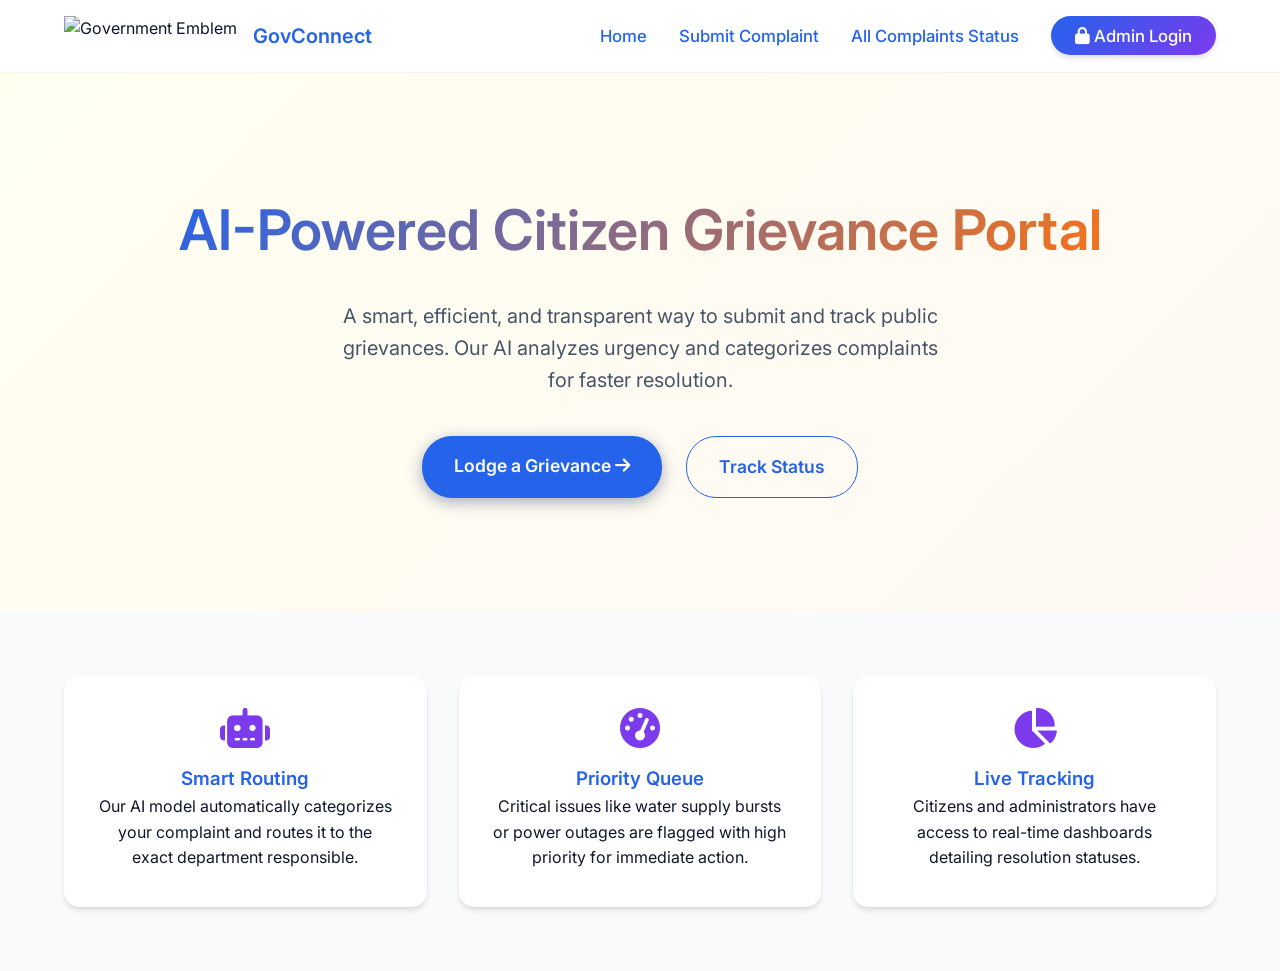
==== index.html @ 9bc856f1 "Add files via upload" ====
<!DOCTYPE html>
<html lang="en">
<head>
    <meta charset="UTF-8">
    <meta name="viewport" content="width=device-width, initial-scale=1.0">
    <title>Grievance Management System - Home</title>
    <meta name="description" content="AI-Powered Citizen Grievance Portal for lodging and tracking public complaints in real time with automatic ML priority scoring.">
    <link rel="stylesheet" href="frontend/css/style.css">
    <link href="https://fonts.googleapis.com/css2?family=Inter:wght@300;400;500;600;700&display=swap" rel="stylesheet">
    <link rel="stylesheet" href="https://cdnjs.cloudflare.com/ajax/libs/font-awesome/6.4.0/css/all.min.css">
</head>
<body>
    <nav class="public-nav">
        <div class="nav-brand">
            <img src="https://upload.wikimedia.org/wikipedia/commons/5/55/Emblem_of_India.svg" alt="Government Emblem">
            <h1>GovConnect</h1>
        </div>
        <div class="hamburger" id="mobile-menu">
            <i class="fas fa-bars"></i>
        </div>
        <ul class="nav-links-public" id="nav-menu">
            <li><a href="index.html">Home</a></li>
            <li><a href="frontend/user/submit.html">Submit Complaint</a></li>
            <li><a href="frontend/user/status.html">All Complaints Status</a></li>
            <li><a href="frontend/admin/login.html" class="btn-login"><i class="fas fa-lock"></i> Admin Login</a></li>
        </ul>
    </nav>

    <section class="hero">
        <h1>AI-Powered Citizen Grievance Portal</h1>
        <p>A smart, efficient, and transparent way to submit and track public grievances. Our AI analyzes urgency and categorizes complaints for faster resolution.</p>
        <div class="hero-buttons">
            <a href="frontend/user/submit.html" class="btn-primary hero-btn btn-primary-glow">Lodge a Grievance <i class="fas fa-arrow-right"></i></a>
            <a href="frontend/user/status.html" class="btn-outline hero-btn">Track Status</a>
        </div>
    </section>

    <section class="features-grid">
        <div class="feature-card">
            <i class="fas fa-robot feature-icon"></i>
            <h3>Smart Routing</h3>
            <p>Our AI model automatically categorizes your complaint and routes it to the exact department responsible.</p>
        </div>
        <div class="feature-card">
            <i class="fas fa-tachometer-alt feature-icon"></i>
            <h3>Priority Queue</h3>
            <p>Critical issues like water supply bursts or power outages are flagged with high priority for immediate action.</p>
        </div>
        <div class="feature-card">
            <i class="fas fa-chart-pie feature-icon"></i>
            <h3>Live Tracking</h3>
            <p>Citizens and administrators have access to real-time dashboards detailing resolution statuses.</p>
        </div>
    </section>
    <script src="frontend/js/app.js"></script>
</body>
</html>
---- frontend/css/style.css ----
:root {
    --primary-color: #2563eb;     /* Vibrant Blue */
    --secondary-color: #7c3aed;   /* Deep Violet */
    --accent-color: #f97316;      /* Bright Orange */
    --bg-color: #f8fafc;
    --card-bg: #ffffff;
    --text-primary: #0f172a;
    --text-secondary: #475569;
    --border-color: #e2e8f0;
    
    --success: #10b981;
    --danger: #ef4444;
    --warning: #f59e0b;
    --info: #3b82f6;
    
    --sidebar-width: 250px;
    --header-height: 70px;
    
    --shadow-sm: 0 1px 2px 0 rgba(0, 0, 0, 0.05);
    --shadow-md: 0 4px 6px -1px rgba(0, 0, 0, 0.1), 0 2px 4px -1px rgba(0, 0, 0, 0.06);
    --shadow-lg: 0 20px 25px -5px rgba(0, 0, 0, 0.1), 0 10px 10px -5px rgba(0, 0, 0, 0.04);
    
    --transition-fast: all 0.3s cubic-bezier(0.4, 0, 0.2, 1);
}

* {
    margin: 0;
    padding: 0;
    box-sizing: border-box;
    font-family: 'Inter', sans-serif;
}

body {
    background-color: var(--bg-color);
    color: var(--text-primary);
    line-height: 1.6;
}

/* Typography */
h1, h2, h3, h4 {
    color: var(--primary-color);
    font-weight: 600;
}

/* Utilities */
.hidden { display: none !important; }
.full-width { width: 100%; }
.mt-3 { margin-top: 1rem; }

/* Buttons */
.btn-primary, .btn-outline {
    padding: 0.75rem 1.5rem;
    border-radius: 6px;
    font-weight: 500;
    cursor: pointer;
    transition: var(--transition-fast);
    border: none;
    font-size: 1rem;
    display: inline-block;
    text-align: center;
    text-decoration: none;
}

.btn-primary {
    background-color: var(--primary-color);
    color: white;
}

.btn-primary:hover {
    background-color: var(--secondary-color);
    transform: translateY(-1px);
    box-shadow: var(--shadow-md);
}

.btn-outline {
    background-color: transparent;
    border: 1px solid var(--primary-color);
    color: var(--primary-color);
}

.btn-outline:hover {
    background-color: var(--primary-color);
    color: white;
}

/* Login Page & Glassmorphism */
.login-body {
    display: flex;
    justify-content: center;
    align-items: center;
    min-height: 100vh;
    background: linear-gradient(135deg, #1e1b4b, #4c1d95, #2563eb);
    background-size: 300% 300%;
    animation: pulseGradient 15s ease infinite;
    position: relative;
    overflow: hidden;
}

.falling-balls {
    position: absolute;
    top: 0; left: 0; width: 100%; height: 100%;
    pointer-events: none;
    z-index: 1;
}

.ball {
    position: absolute;
    bottom: -100px;
    left: var(--left);
    width: var(--size);
    height: var(--size);
    background: rgba(255, 255, 255, 0.15);
    border-radius: 50%;
    backdrop-filter: blur(5px);
    box-shadow: 0 8px 32px 0 rgba(31, 38, 135, 0.2);
    animation: floatUp 8s infinite linear;
    animation-delay: var(--delay);
}

@keyframes floatUp {
    0% { transform: translateY(0) scale(0.8) rotate(0deg); opacity: 0; }
    20% { opacity: 1; }
    80% { opacity: 1; }
    100% { transform: translateY(-120vh) scale(1.2) rotate(360deg); opacity: 0; }
}

.login-container {
    background: var(--card-bg);
    padding: 3rem;
    border-radius: 16px;
    box-shadow: var(--shadow-lg);
    width: 100%;
    max-width: 420px;
    animation: fadeIn 0.8s cubic-bezier(0.4, 0, 0.2, 1);
    position: relative;
    z-index: 10;
}

.glass-card {
    background: rgba(255, 255, 255, 0.85);
    backdrop-filter: blur(16px);
    -webkit-backdrop-filter: blur(16px);
    border: 1px solid rgba(255, 255, 255, 0.3);
}

.login-header {
    text-align: center;
    margin-bottom: 2rem;
}

.emblem {
    width: 60px;
    height: auto;
    margin-bottom: 1rem;
}

/* Forms */
.form-group {
    margin-bottom: 1.5rem;
}

.form-group label {
    display: block;
    margin-bottom: 0.5rem;
    font-weight: 500;
    color: var(--text-primary);
}

.form-group input, .form-group select, .form-group textarea {
    width: 100%;
    padding: 0.75rem;
    border: 1px solid var(--border-color);
    border-radius: 6px;
    font-size: 1rem;
    transition: var(--transition-fast);
}

.form-group input:focus, .form-group select:focus, .form-group textarea:focus {
    outline: none;
    border-color: var(--secondary-color);
    box-shadow: 0 0 0 3px rgba(43, 108, 176, 0.1);
}

.error-msg {
    color: var(--danger);
    font-size: 0.875rem;
    margin-top: 0.5rem;
    text-align: center;
}

/* Citizen Submission Portal */
.citizen-nav {
    display: flex;
    justify-content: space-between;
    align-items: center;
    padding: 1rem 5%;
    background: white;
    box-shadow: var(--shadow-sm);
}

.nav-brand {
    display: flex;
    align-items: center;
    gap: 1rem;
}

.nav-brand img {
    height: 40px;
}

.nav-brand h1 {
    font-size: 1.25rem;
    color: var(--primary-color);
}

.submit-container {
    max-width: 800px;
    margin: 3rem auto;
    padding: 0 1rem;
}

.form-card {
    background: white;
    padding: 2.5rem;
    border-radius: 12px;
    box-shadow: var(--shadow-md);
}

.form-row {
    display: flex;
    gap: 1.5rem;
}

.half {
    flex: 1;
}

.file-upload {
    background: #f8fafc;
    border: 2px dashed var(--border-color);
    padding: 1.5rem;
    text-align: center;
    border-radius: 6px;
}

/* Submission Result */
.submission-result {
    text-align: center;
    padding: 2rem;
    animation: slideUp 0.4s ease-out;
}

.success-icon {
    width: 60px;
    height: 60px;
    background: var(--success);
    color: white;
    border-radius: 50%;
    display: flex;
    align-items: center;
    justify-content: center;
    font-size: 2rem;
    margin: 0 auto 1.5rem;
}

.ai-analysis {
    background: #ebf8ff;
    padding: 1.5rem;
    border-radius: 8px;
    margin: 1.5rem 0;
    border-left: 4px solid var(--info);
}

/* Admin Layout */
.admin-body {
    display: flex;
    min-height: 100vh;
}

.sidebar {
    width: var(--sidebar-width);
    background: var(--primary-color);
    color: white;
    position: fixed;
    height: 100vh;
    left: 0;
    top: 0;
    z-index: 100;
}

.sidebar-header {
    padding: 1.5rem;
    display: flex;
    align-items: center;
    gap: 1rem;
    border-bottom: 1px solid rgba(255,255,255,0.1);
}

.sidebar-logo {
    height: 35px;
    filter: brightness(0) invert(1);
}

.sidebar-header h2 {
    color: white;
    font-size: 1.2rem;
}

.nav-links {
    list-style: none;
    padding: 1.5rem 0;
}

.nav-links li a {
    display: flex;
    align-items: center;
    gap: 1rem;
    padding: 1rem 1.5rem;
    color: rgba(255,255,255,0.8);
    text-decoration: none;
    transition: var(--transition-fast);
}

.nav-links li a:hover, .nav-links li a.active {
    background: rgba(255,255,255,0.1);
    color: white;
    border-left: 4px solid var(--accent-color);
}

.main-content {
    flex: 1;
    margin-left: var(--sidebar-width);
    padding: 2rem 3rem;
}

.top-header {
    display: flex;
    justify-content: space-between;
    align-items: center;
    margin-bottom: 2rem;
    padding-bottom: 1rem;
    border-bottom: 1px solid var(--border-color);
}

.header-title p {
    color: var(--text-secondary);
}

/* Dashboard Cards */
.dashboard-cards {
    display: grid;
    grid-template-columns: repeat(auto-fit, minmax(240px, 1fr));
    gap: 1.5rem;
    margin-bottom: 2.5rem;
}

.card {
    background: white;
    padding: 1.5rem;
    border-radius: 10px;
    box-shadow: var(--shadow-sm);
    display: flex;
    align-items: center;
    gap: 1.5rem;
    transition: var(--transition-fast);
}

.card:hover {
    transform: translateY(-3px);
    box-shadow: var(--shadow-md);
}

.card-icon {
    width: 60px;
    height: 60px;
    border-radius: 12px;
    display: flex;
    align-items: center;
    justify-content: center;
    font-size: 1.5rem;
}

.card-icon.blue { background: #ebf8ff; color: var(--info); }
.card-icon.red { background: #fff5f5; color: var(--danger); }
.card-icon.green { background: #f0fff4; color: var(--success); }
.card-icon.yellow { background: #fffff0; color: var(--warning); }

.card-value {
    font-size: 1.8rem;
    font-weight: 700;
    color: var(--primary-color);
}

/* Charts */
.charts-container {
    display: grid;
    grid-template-columns: 1fr 1fr;
    gap: 1.5rem;
}

.chart-box {
    background: white;
    padding: 1.5rem;
    border-radius: 12px;
    box-shadow: var(--shadow-md);
    position: relative;
    height: 350px;
    transition: transform 0.3s ease, box-shadow 0.3s ease;
    border-top: 4px solid var(--accent-color);
}

.chart-box:hover {
    transform: translateY(-5px);
    box-shadow: var(--shadow-lg);
}

.chart-box canvas {
    max-height: 280px;
}

.chart-box.full-width {
    grid-column: 1 / -1;
    height: 400px;
}
.chart-box.full-width canvas {
    max-height: 320px;
}

/* Tables */
.table-container {
    background: white;
    border-radius: 10px;
    box-shadow: var(--shadow-sm);
    padding: 1.5rem;
}

.table-controls {
    display: flex;
    gap: 1rem;
    margin-bottom: 1.5rem;
}

.search-input {
    flex: 1;
    padding: 0.5rem 1rem;
    border: 1px solid var(--border-color);
    border-radius: 6px;
}

.filter-select {
    padding: 0.5rem 1rem;
    border: 1px solid var(--border-color);
    border-radius: 6px;
    background: white;
}

.data-table {
    width: 100%;
    border-collapse: collapse;
}

.data-table th, .data-table td {
    padding: 1rem;
    text-align: left;
    border-bottom: 1px solid var(--border-color);
}

.data-table th {
    background: #f8fafc;
    color: var(--text-secondary);
    font-weight: 600;
}

.data-table tr:hover {
    background: #f8fafc;
}

/* Badges */
.badge {
    padding: 0.25rem 0.75rem;
    border-radius: 999px;
    font-size: 0.85rem;
    font-weight: 500;
}

.badge.critical, .badge.high { background: #fed7d7; color: #c53030; }
.badge.medium { background: #fefcbf; color: #b7791f; }
.badge.low { background: #c6f6d5; color: #276749; }

.badge.pending { background: #e2e8f0; color: #4a5568; }
.badge.in-progress { background: #bee3f8; color: #2b6cb0; }
.badge.resolved { background: #c6f6d5; color: #276749; }

/* Queue Container */
.queue-container {
    display: flex;
    flex-direction: column;
    gap: 1rem;
}

.queue-card {
    background: white;
    border-radius: 10px;
    padding: 1.5rem;
    box-shadow: var(--shadow-sm);
    display: flex;
    justify-content: space-between;
    align-items: center;
    border-left: 5px solid transparent;
}

.queue-card.critical { border-left-color: var(--danger); background: #fffdfd; }
.queue-card.high { border-left-color: var(--warning); }
.queue-card.medium { border-left-color: var(--info); }
.queue-card.low { border-left-color: var(--success); }

/* Modal */
.modal {
    position: fixed;
    top: 0;
    left: 0;
    width: 100%;
    height: 100%;
    background: rgba(0,0,0,0.5);
    display: flex;
    justify-content: center;
    align-items: center;
    z-index: 1000;
}

.modal-content {
    background: white;
    padding: 2rem;
    border-radius: 10px;
    width: 100%;
    max-width: 500px;
    position: relative;
}

.close-modal {
    position: absolute;
    top: 1rem;
    right: 1.5rem;
    font-size: 1.5rem;
    cursor: pointer;
    color: var(--text-secondary);
}

/* Animations */
@keyframes fadeIn {
    from { opacity: 0; transform: translateY(10px); }
    to { opacity: 1; transform: translateY(0); }
}

@keyframes slideUp {
    from { transform: translateY(30px); opacity: 0; }
    to { transform: translateY(0); opacity: 1; }
}

@keyframes pulseGradient {
    0% { background-position: 0% 50%; }
    50% { background-position: 100% 50%; }
    100% { background-position: 0% 50%; }
}

/* Public Dashboard & Navbar */
.public-nav {
    display: flex;
    justify-content: space-between;
    align-items: center;
    padding: 1rem 5%;
    background: rgba(255, 255, 255, 0.9);
    backdrop-filter: blur(10px);
    box-shadow: var(--shadow-sm);
    position: sticky;
    top: 0;
    z-index: 1000;
}

.public-nav .nav-links-public {
    display: flex;
    gap: 2rem;
    list-style: none;
    align-items: center;
}

.public-nav .nav-links-public a {
    text-decoration: none;
    color: var(--primary-color);
    font-weight: 500;
    font-size: 1.05rem;
    position: relative;
    padding: 0.5rem 0;
    transition: color 0.3s;
}

.public-nav .nav-links-public a:hover {
    color: var(--accent-color);
}

.public-nav .nav-links-public a::after {
    content: '';
    position: absolute;
    width: 0;
    height: 2px;
    bottom: 0;
    left: 0;
    background-color: var(--accent-color);
    transition: width 0.3s ease;
}

.public-nav .nav-links-public a:hover::after {
    width: 100%;
}

.hamburger {
    display: none;
    font-size: 1.8rem;
    cursor: pointer;
    color: var(--primary-color);
    transition: var(--transition-fast);
}
.hamburger:hover {
    color: var(--accent-color);
}

.btn-login {
    background: linear-gradient(135deg, var(--primary-color), var(--secondary-color));
    color: white !important;
    padding: 0.6rem 1.5rem !important;
    border-radius: 20px;
    box-shadow: var(--shadow-md);
    transition: transform 0.3s, box-shadow 0.3s;
}

.btn-login:hover {
    transform: translateY(-2px);
    box-shadow: 0 6px 12px rgba(43, 108, 176, 0.3);
}
.btn-login::after { display: none; }

/* Hero Section */
.hero {
    text-align: center;
    padding: 6rem 2rem;
    background: linear-gradient(-45deg, #ebf8ff, #f0fff4, #fff5f5, #fffff0);
    background-size: 400% 400%;
    animation: pulseGradient 15s ease infinite;
    min-height: 60vh;
    display: flex;
    flex-direction: column;
    justify-content: center;
    align-items: center;
}

.hero h1 {
    font-size: 3.5rem;
    margin-bottom: 1.5rem;
    background: linear-gradient(135deg, var(--primary-color), var(--accent-color));
    -webkit-background-clip: text;
    -webkit-text-fill-color: transparent;
    animation: slideUp 0.8s ease-out;
}

.hero p {
    font-size: 1.25rem;
    color: var(--text-secondary);
    max-width: 600px;
    margin-bottom: 2.5rem;
    animation: slideUp 1s ease-out;
}

.hero-buttons {
    display: flex;
    gap: 1.5rem;
    animation: slideUp 1.2s ease-out;
}

.hero-btn {
    padding: 1rem 2rem;
    font-size: 1.1rem;
    border-radius: 30px;
    font-weight: 600;
    text-decoration: none;
    transition: all 0.3s ease;
}

.btn-primary-glow {
    background: var(--primary-color);
    color: white;
    box-shadow: 0 4px 15px rgba(26, 54, 93, 0.4);
}
.btn-primary-glow:hover {
    background: var(--accent-color);
    box-shadow: 0 6px 20px rgba(237, 137, 54, 0.5);
    transform: translateY(-3px);
}

.features-grid {
    display: grid;
    grid-template-columns: repeat(auto-fit, minmax(300px, 1fr));
    gap: 2rem;
    padding: 4rem 5%;
}
.feature-card {
    background: white;
    padding: 2rem;
    border-radius: 15px;
    text-align: center;
    box-shadow: var(--shadow-md);
    transition: transform 0.3s, box-shadow 0.3s;
    border-bottom: 4px solid transparent;
}
.feature-card:hover {
    transform: translateY(-10px);
    box-shadow: var(--shadow-lg);
    border-bottom-color: var(--accent-color);
}
.feature-icon {
    font-size: 2.5rem;
    color: var(--secondary-color);
    margin-bottom: 1rem;
}

/* Responsive */
@media (max-width: 768px) {
    .sidebar { transform: translateX(-100%); transition: var(--transition-fast); }
    .main-content { margin-left: 0; padding: 1.5rem; width: 100%; }
    .form-row { flex-direction: column; gap: 0; }
    .table-controls { flex-direction: column; }
    .charts-container { grid-template-columns: 1fr; }
    .hero h1 { font-size: 2.2rem; }
    
    .hamburger { display: block; }
    .public-nav { flex-direction: row; flex-wrap: wrap; padding: 1rem 5%; justify-content: space-between; align-items: center; }
    .public-nav .nav-links-public { 
        display: none; /* hidden by default */
        flex-direction: column; 
        width: 100%; 
        gap: 1rem;
        background: rgba(255, 255, 255, 0.95);
        padding: 1.5rem;
        border-radius: 10px;
        box-shadow: var(--shadow-md);
        margin-top: 1rem;
    }
    .public-nav .nav-links-public.active { display: flex; animation: fadeIn 0.3s ease; }
    .public-nav .nav-links-public a { display: block; width: 100%; text-align: center; font-size: 1.1rem; }
    
    .data-table { display: block; overflow-x: auto; white-space: nowrap; }
}

/* Admin Responsive Hamburger */
.admin-hamburger {
    display: none;
    font-size: 1.5rem;
    cursor: pointer;
    color: var(--primary-color);
    transition: var(--transition-fast);
}

.admin-hamburger:hover {
    color: var(--accent-color);
}

/* Glassmorphic Navbar for Login Page */
.login-body .public-nav {
    position: absolute;
    top: 0;
    left: 0;
    width: 100%;
    background: rgba(255, 255, 255, 0.05);
    backdrop-filter: blur(10px);
    -webkit-backdrop-filter: blur(10px);
    border-bottom: 1px solid rgba(255, 255, 255, 0.1);
    box-shadow: none;
}

.login-body .public-nav .nav-brand h1 {
    color: white;
}

.login-body .public-nav .nav-links-public a {
    color: rgba(255, 255, 255, 0.8);
}

.login-body .public-nav .nav-links-public a:hover {
    color: var(--accent-color);
}

.login-body .public-nav .btn-login {
    background: white;
    color: var(--primary-color) !important;
}

.login-body .public-nav .btn-login:hover {
    background: var(--accent-color);
    color: white !important;
}

.login-body .public-nav .hamburger {
    color: white;
}

@media (max-width: 768px) {
    .sidebar { 
        transform: translateX(-100%); 
        transition: transform 0.3s cubic-bezier(0.4, 0, 0.2, 1); 
    }
    .sidebar.active {
        transform: translateX(0) !important;
        box-shadow: 5px 0 25px rgba(0, 0, 0, 0.3);
    }
    .admin-hamburger {
        display: block;
    }
    
    .login-body .public-nav {
        background: rgba(15, 23, 42, 0.95);
    }
    .login-body .public-nav .nav-links-public {
        background: rgba(30, 41, 59, 0.98);
        border: 1px solid rgba(255, 255, 255, 0.1);
    }
}
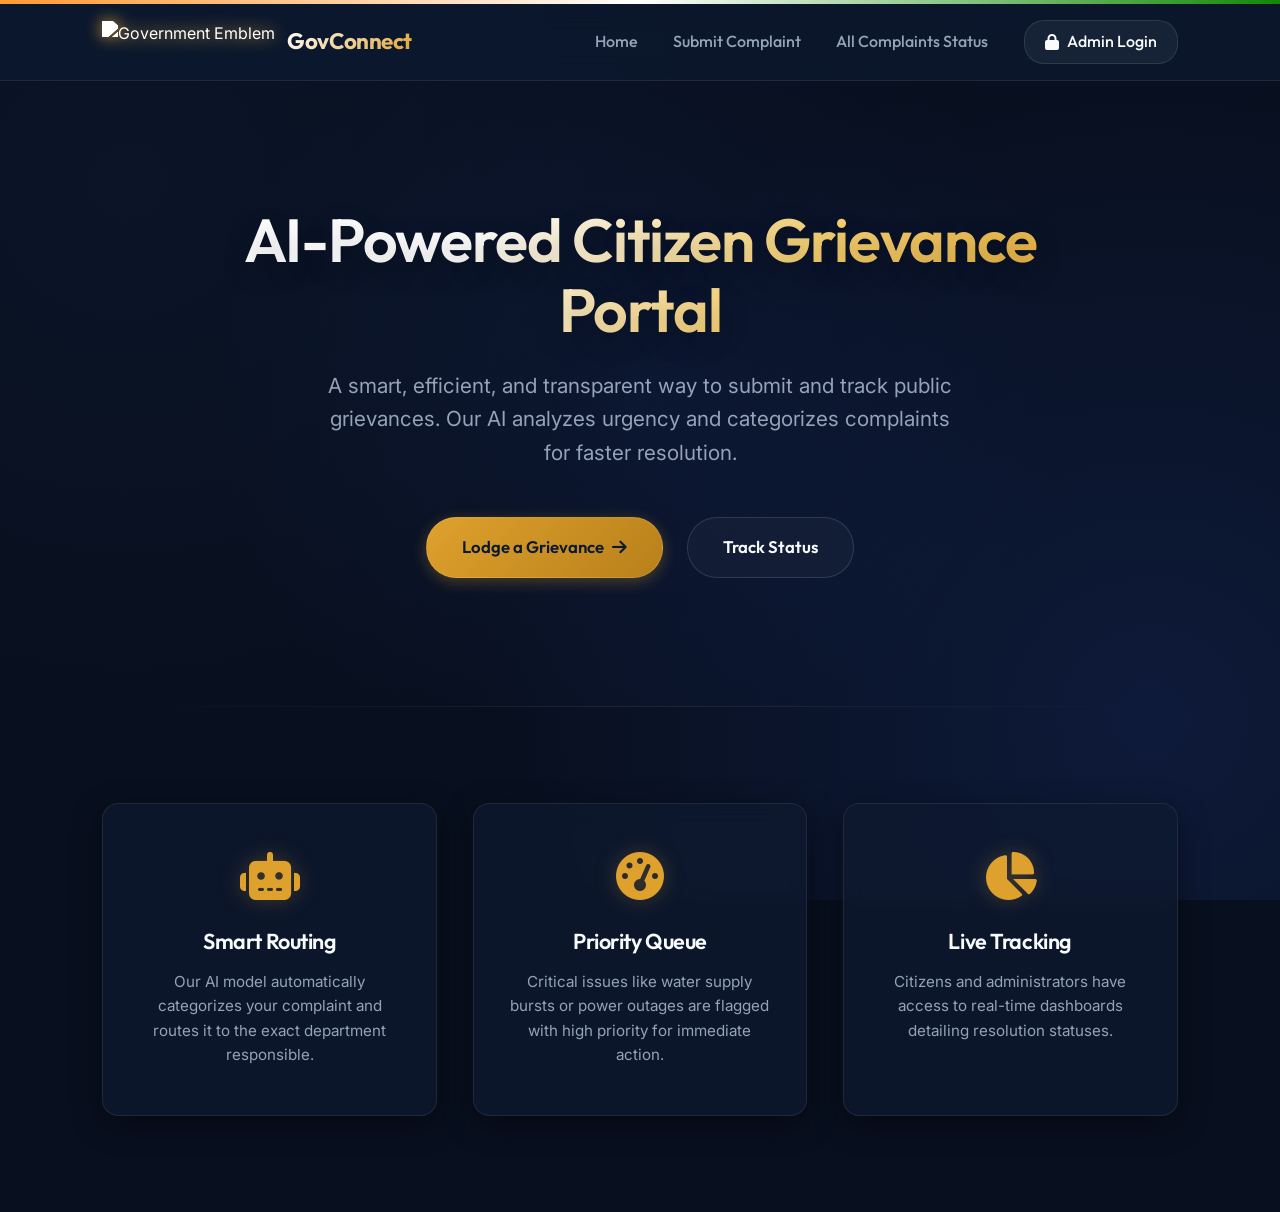
==== commit fba3644a: "Add files via upload" ====
--- a/index.html
+++ b/index.html
@@ -10,6 +10,7 @@
     <link rel="stylesheet" href="https://cdnjs.cloudflare.com/ajax/libs/font-awesome/6.4.0/css/all.min.css">
 </head>
 <body>
+    <div class="tricolor-bar"></div>
     <nav class="public-nav">
         <div class="nav-brand">
             <img src="https://upload.wikimedia.org/wikipedia/commons/5/55/Emblem_of_India.svg" alt="Government Emblem">
--- a/frontend/css/style.css
+++ b/frontend/css/style.css
@@ -1,28 +1,51 @@
+@import url('https://fonts.googleapis.com/css2?family=Inter:wght@300;400;500;600;700&family=Outfit:wght@300;400;500;600;700;800&display=swap');
+
 :root {
-    --primary-color: #2563eb;     /* Vibrant Blue */
-    --secondary-color: #7c3aed;   /* Deep Violet */
-    --accent-color: #f97316;      /* Bright Orange */
-    --bg-color: #f8fafc;
-    --card-bg: #ffffff;
-    --text-primary: #0f172a;
-    --text-secondary: #475569;
-    --border-color: #e2e8f0;
+    /* GovConnect Premium Design System Color Palette */
+    --primary-color: #0c1a30;      /* Majestic Deep Navy */
+    --primary-light: #162a4a;     /* Rich Navy */
+    --primary-dark: #050d1a;      /* Dark Space Blue */
+    --secondary-color: #1e3a8a;   /* Royal Blue */
     
-    --success: #10b981;
-    --danger: #ef4444;
-    --warning: #f59e0b;
-    --info: #3b82f6;
+    --accent-color: #dfa12d;      /* Prestige Gold */
+    --accent-dark: #b8801b;       /* Burnished Gold */
+    --accent-light: #f5cf6e;      /* Light Gold Accent */
+    --accent-glow: rgba(223, 161, 45, 0.3);
     
-    --sidebar-width: 250px;
-    --header-height: 70px;
+    --bg-color: #080f1e;          /* Core Dark Space Background */
+    --card-bg: rgba(15, 27, 49, 0.7); /* Frosted Glass Card */
+    --card-header-bg: rgba(22, 42, 74, 0.8);
     
-    --shadow-sm: 0 1px 2px 0 rgba(0, 0, 0, 0.05);
-    --shadow-md: 0 4px 6px -1px rgba(0, 0, 0, 0.1), 0 2px 4px -1px rgba(0, 0, 0, 0.06);
-    --shadow-lg: 0 20px 25px -5px rgba(0, 0, 0, 0.1), 0 10px 10px -5px rgba(0, 0, 0, 0.04);
+    --text-primary: #f8fafc;      /* Crisp Off-White */
+    --text-secondary: #94a3b8;    /* Muted Slate Blue */
+    --text-muted: #64748b;        /* Deep Grayish Slate */
     
-    --transition-fast: all 0.3s cubic-bezier(0.4, 0, 0.2, 1);
-}
-
+    --border-color: rgba(255, 255, 255, 0.08); /* Frosted Border */
+    --border-hover: rgba(223, 161, 45, 0.4);   /* Gold Glowing Border */
+    
+    /* System Status Badges */
+    --success: #10b981;           /* Emerald Green */
+    --danger: #f43f5e;            /* Rose Red */
+    --warning: #f59e0b;           /* Amber Orange */
+    --info: #38bdf8;              /* Sky Blue */
+    
+    --sidebar-width: 260px;
+    --header-height: 75px;
+    
+    /* Shadows & Glows */
+    --shadow-sm: 0 2px 8px rgba(0, 0, 0, 0.3);
+    --shadow-md: 0 8px 30px rgba(0, 0, 0, 0.4);
+    --shadow-lg: 0 16px 40px rgba(0, 0, 0, 0.5);
+    --shadow-glow: 0 0 18px var(--accent-glow);
+    --shadow-gold-btn: 0 4px 15px rgba(223, 161, 45, 0.3);
+    
+    /* Animation Timings */
+    --transition-fast: all 0.2s cubic-bezier(0.4, 0, 0.2, 1);
+    --transition-normal: all 0.35s cubic-bezier(0.4, 0, 0.2, 1);
+    --transition-slow: all 0.5s cubic-bezier(0.4, 0, 0.2, 1);
+}
+
+/* Global Reset & Base */
 * {
     margin: 0;
     padding: 0;
@@ -34,12 +57,40 @@
     background-color: var(--bg-color);
     color: var(--text-primary);
     line-height: 1.6;
-}
-
-/* Typography */
-h1, h2, h3, h4 {
-    color: var(--primary-color);
+    overflow-x: hidden;
+    /* Deep space radial glow */
+    background-image: radial-gradient(circle at 10% 20%, rgba(22, 42, 74, 0.2) 0%, transparent 45%),
+                      radial-gradient(circle at 90% 80%, rgba(30, 58, 138, 0.25) 0%, transparent 50%);
+    background-attachment: fixed;
+}
+
+/* Scrollbar Customization */
+::-webkit-scrollbar {
+    width: 8px;
+    height: 8px;
+}
+::-webkit-scrollbar-track {
+    background: var(--primary-dark);
+}
+::-webkit-scrollbar-thumb {
+    background: var(--primary-light);
+    border-radius: 4px;
+    border: 2px solid var(--primary-dark);
+}
+::-webkit-scrollbar-thumb:hover {
+    background: var(--accent-color);
+}
+
+/* Typography Base */
+h1, h2, h3, h4, h5, h6 {
+    font-family: 'Outfit', sans-serif;
+    color: var(--text-primary);
     font-weight: 600;
+    letter-spacing: -0.02em;
+}
+
+p {
+    color: var(--text-secondary);
 }
 
 /* Utilities */
@@ -47,555 +98,124 @@
 .full-width { width: 100%; }
 .mt-3 { margin-top: 1rem; }
 
-/* Buttons */
-.btn-primary, .btn-outline {
-    padding: 0.75rem 1.5rem;
-    border-radius: 6px;
-    font-weight: 500;
-    cursor: pointer;
-    transition: var(--transition-fast);
-    border: none;
-    font-size: 1rem;
-    display: inline-block;
-    text-align: center;
-    text-decoration: none;
-}
-
-.btn-primary {
-    background-color: var(--primary-color);
-    color: white;
-}
-
-.btn-primary:hover {
-    background-color: var(--secondary-color);
-    transform: translateY(-1px);
-    box-shadow: var(--shadow-md);
-}
-
-.btn-outline {
-    background-color: transparent;
-    border: 1px solid var(--primary-color);
-    color: var(--primary-color);
-}
-
-.btn-outline:hover {
-    background-color: var(--primary-color);
-    color: white;
-}
-
-/* Login Page & Glassmorphism */
-.login-body {
-    display: flex;
-    justify-content: center;
-    align-items: center;
-    min-height: 100vh;
-    background: linear-gradient(135deg, #1e1b4b, #4c1d95, #2563eb);
-    background-size: 300% 300%;
-    animation: pulseGradient 15s ease infinite;
-    position: relative;
-    overflow: hidden;
-}
-
-.falling-balls {
-    position: absolute;
-    top: 0; left: 0; width: 100%; height: 100%;
-    pointer-events: none;
-    z-index: 1;
-}
-
-.ball {
-    position: absolute;
-    bottom: -100px;
-    left: var(--left);
-    width: var(--size);
-    height: var(--size);
-    background: rgba(255, 255, 255, 0.15);
-    border-radius: 50%;
-    backdrop-filter: blur(5px);
-    box-shadow: 0 8px 32px 0 rgba(31, 38, 135, 0.2);
-    animation: floatUp 8s infinite linear;
-    animation-delay: var(--delay);
-}
-
-@keyframes floatUp {
-    0% { transform: translateY(0) scale(0.8) rotate(0deg); opacity: 0; }
-    20% { opacity: 1; }
-    80% { opacity: 1; }
-    100% { transform: translateY(-120vh) scale(1.2) rotate(360deg); opacity: 0; }
-}
-
-.login-container {
-    background: var(--card-bg);
-    padding: 3rem;
-    border-radius: 16px;
-    box-shadow: var(--shadow-lg);
+/* Dynamic Tricolor Top Bar Accent */
+.tricolor-bar {
     width: 100%;
-    max-width: 420px;
-    animation: fadeIn 0.8s cubic-bezier(0.4, 0, 0.2, 1);
-    position: relative;
-    z-index: 10;
-}
-
-.glass-card {
-    background: rgba(255, 255, 255, 0.85);
-    backdrop-filter: blur(16px);
-    -webkit-backdrop-filter: blur(16px);
-    border: 1px solid rgba(255, 255, 255, 0.3);
-}
-
-.login-header {
-    text-align: center;
-    margin-bottom: 2rem;
-}
-
-.emblem {
-    width: 60px;
-    height: auto;
-    margin-bottom: 1rem;
-}
-
-/* Forms */
-.form-group {
-    margin-bottom: 1.5rem;
-}
-
-.form-group label {
-    display: block;
-    margin-bottom: 0.5rem;
-    font-weight: 500;
-    color: var(--text-primary);
-}
-
-.form-group input, .form-group select, .form-group textarea {
-    width: 100%;
-    padding: 0.75rem;
-    border: 1px solid var(--border-color);
-    border-radius: 6px;
-    font-size: 1rem;
-    transition: var(--transition-fast);
-}
-
-.form-group input:focus, .form-group select:focus, .form-group textarea:focus {
-    outline: none;
-    border-color: var(--secondary-color);
-    box-shadow: 0 0 0 3px rgba(43, 108, 176, 0.1);
-}
-
-.error-msg {
-    color: var(--danger);
-    font-size: 0.875rem;
-    margin-top: 0.5rem;
-    text-align: center;
-}
-
-/* Citizen Submission Portal */
-.citizen-nav {
-    display: flex;
-    justify-content: space-between;
-    align-items: center;
-    padding: 1rem 5%;
-    background: white;
-    box-shadow: var(--shadow-sm);
-}
-
-.nav-brand {
-    display: flex;
-    align-items: center;
-    gap: 1rem;
-}
-
-.nav-brand img {
-    height: 40px;
-}
-
-.nav-brand h1 {
-    font-size: 1.25rem;
-    color: var(--primary-color);
-}
-
-.submit-container {
-    max-width: 800px;
-    margin: 3rem auto;
-    padding: 0 1rem;
-}
-
-.form-card {
-    background: white;
-    padding: 2.5rem;
-    border-radius: 12px;
-    box-shadow: var(--shadow-md);
-}
-
-.form-row {
-    display: flex;
-    gap: 1.5rem;
-}
-
-.half {
-    flex: 1;
-}
-
-.file-upload {
-    background: #f8fafc;
-    border: 2px dashed var(--border-color);
-    padding: 1.5rem;
-    text-align: center;
-    border-radius: 6px;
-}
-
-/* Submission Result */
-.submission-result {
-    text-align: center;
-    padding: 2rem;
-    animation: slideUp 0.4s ease-out;
-}
-
-.success-icon {
-    width: 60px;
-    height: 60px;
-    background: var(--success);
-    color: white;
-    border-radius: 50%;
-    display: flex;
-    align-items: center;
-    justify-content: center;
-    font-size: 2rem;
-    margin: 0 auto 1.5rem;
-}
-
-.ai-analysis {
-    background: #ebf8ff;
-    padding: 1.5rem;
-    border-radius: 8px;
-    margin: 1.5rem 0;
-    border-left: 4px solid var(--info);
-}
-
-/* Admin Layout */
-.admin-body {
-    display: flex;
-    min-height: 100vh;
-}
-
-.sidebar {
-    width: var(--sidebar-width);
-    background: var(--primary-color);
-    color: white;
-    position: fixed;
-    height: 100vh;
-    left: 0;
-    top: 0;
-    z-index: 100;
-}
-
-.sidebar-header {
-    padding: 1.5rem;
-    display: flex;
-    align-items: center;
-    gap: 1rem;
-    border-bottom: 1px solid rgba(255,255,255,0.1);
-}
-
-.sidebar-logo {
-    height: 35px;
-    filter: brightness(0) invert(1);
-}
-
-.sidebar-header h2 {
-    color: white;
-    font-size: 1.2rem;
-}
-
-.nav-links {
-    list-style: none;
-    padding: 1.5rem 0;
-}
-
-.nav-links li a {
-    display: flex;
-    align-items: center;
-    gap: 1rem;
-    padding: 1rem 1.5rem;
-    color: rgba(255,255,255,0.8);
-    text-decoration: none;
-    transition: var(--transition-fast);
-}
-
-.nav-links li a:hover, .nav-links li a.active {
-    background: rgba(255,255,255,0.1);
-    color: white;
-    border-left: 4px solid var(--accent-color);
-}
-
-.main-content {
-    flex: 1;
-    margin-left: var(--sidebar-width);
-    padding: 2rem 3rem;
-}
-
-.top-header {
-    display: flex;
-    justify-content: space-between;
-    align-items: center;
-    margin-bottom: 2rem;
-    padding-bottom: 1rem;
-    border-bottom: 1px solid var(--border-color);
-}
-
-.header-title p {
-    color: var(--text-secondary);
-}
-
-/* Dashboard Cards */
-.dashboard-cards {
-    display: grid;
-    grid-template-columns: repeat(auto-fit, minmax(240px, 1fr));
-    gap: 1.5rem;
-    margin-bottom: 2.5rem;
-}
-
-.card {
-    background: white;
-    padding: 1.5rem;
-    border-radius: 10px;
-    box-shadow: var(--shadow-sm);
-    display: flex;
-    align-items: center;
-    gap: 1.5rem;
-    transition: var(--transition-fast);
-}
-
-.card:hover {
-    transform: translateY(-3px);
-    box-shadow: var(--shadow-md);
-}
-
-.card-icon {
-    width: 60px;
-    height: 60px;
-    border-radius: 12px;
-    display: flex;
-    align-items: center;
-    justify-content: center;
-    font-size: 1.5rem;
-}
-
-.card-icon.blue { background: #ebf8ff; color: var(--info); }
-.card-icon.red { background: #fff5f5; color: var(--danger); }
-.card-icon.green { background: #f0fff4; color: var(--success); }
-.card-icon.yellow { background: #fffff0; color: var(--warning); }
-
-.card-value {
-    font-size: 1.8rem;
-    font-weight: 700;
-    color: var(--primary-color);
-}
-
-/* Charts */
-.charts-container {
-    display: grid;
-    grid-template-columns: 1fr 1fr;
-    gap: 1.5rem;
-}
-
-.chart-box {
-    background: white;
-    padding: 1.5rem;
-    border-radius: 12px;
-    box-shadow: var(--shadow-md);
-    position: relative;
-    height: 350px;
-    transition: transform 0.3s ease, box-shadow 0.3s ease;
-    border-top: 4px solid var(--accent-color);
-}
-
-.chart-box:hover {
-    transform: translateY(-5px);
-    box-shadow: var(--shadow-lg);
-}
-
-.chart-box canvas {
-    max-height: 280px;
-}
-
-.chart-box.full-width {
-    grid-column: 1 / -1;
-    height: 400px;
-}
-.chart-box.full-width canvas {
-    max-height: 320px;
-}
-
-/* Tables */
-.table-container {
-    background: white;
-    border-radius: 10px;
-    box-shadow: var(--shadow-sm);
-    padding: 1.5rem;
-}
-
-.table-controls {
-    display: flex;
-    gap: 1rem;
-    margin-bottom: 1.5rem;
-}
-
-.search-input {
-    flex: 1;
-    padding: 0.5rem 1rem;
-    border: 1px solid var(--border-color);
-    border-radius: 6px;
-}
-
-.filter-select {
-    padding: 0.5rem 1rem;
-    border: 1px solid var(--border-color);
-    border-radius: 6px;
-    background: white;
-}
-
-.data-table {
-    width: 100%;
-    border-collapse: collapse;
-}
-
-.data-table th, .data-table td {
-    padding: 1rem;
-    text-align: left;
-    border-bottom: 1px solid var(--border-color);
-}
-
-.data-table th {
-    background: #f8fafc;
-    color: var(--text-secondary);
-    font-weight: 600;
-}
-
-.data-table tr:hover {
-    background: #f8fafc;
-}
-
-/* Badges */
-.badge {
-    padding: 0.25rem 0.75rem;
-    border-radius: 999px;
-    font-size: 0.85rem;
-    font-weight: 500;
-}
-
-.badge.critical, .badge.high { background: #fed7d7; color: #c53030; }
-.badge.medium { background: #fefcbf; color: #b7791f; }
-.badge.low { background: #c6f6d5; color: #276749; }
-
-.badge.pending { background: #e2e8f0; color: #4a5568; }
-.badge.in-progress { background: #bee3f8; color: #2b6cb0; }
-.badge.resolved { background: #c6f6d5; color: #276749; }
-
-/* Queue Container */
-.queue-container {
-    display: flex;
-    flex-direction: column;
-    gap: 1rem;
-}
-
-.queue-card {
-    background: white;
-    border-radius: 10px;
-    padding: 1.5rem;
-    box-shadow: var(--shadow-sm);
-    display: flex;
-    justify-content: space-between;
-    align-items: center;
-    border-left: 5px solid transparent;
-}
-
-.queue-card.critical { border-left-color: var(--danger); background: #fffdfd; }
-.queue-card.high { border-left-color: var(--warning); }
-.queue-card.medium { border-left-color: var(--info); }
-.queue-card.low { border-left-color: var(--success); }
-
-/* Modal */
-.modal {
+    height: 4px;
+    background: linear-gradient(90deg, #ff9933 0%, #ffffff 50%, #128807 100%);
     position: fixed;
     top: 0;
     left: 0;
-    width: 100%;
-    height: 100%;
-    background: rgba(0,0,0,0.5);
-    display: flex;
+    z-index: 9999;
+}
+
+/* Buttons */
+.btn-primary, .btn-outline {
+    padding: 0.75rem 1.75rem;
+    border-radius: 8px;
+    font-family: 'Outfit', sans-serif;
+    font-weight: 600;
+    font-size: 0.95rem;
+    cursor: pointer;
+    transition: var(--transition-normal);
+    display: inline-flex;
+    align-items: center;
     justify-content: center;
-    align-items: center;
+    gap: 0.5rem;
+    text-decoration: none;
+    outline: none;
+}
+
+.btn-primary {
+    background: linear-gradient(135deg, var(--accent-color), var(--accent-dark));
+    color: var(--primary-color);
+    border: 1px solid rgba(255, 255, 255, 0.1);
+    box-shadow: var(--shadow-gold-btn);
+}
+
+.btn-primary:hover {
+    transform: translateY(-2px);
+    box-shadow: 0 6px 20px rgba(223, 161, 45, 0.5);
+    background: linear-gradient(135deg, var(--accent-light), var(--accent-color));
+}
+
+.btn-primary:active {
+    transform: translateY(0);
+}
+
+.btn-outline {
+    background-color: rgba(255, 255, 255, 0.03);
+    border: 1px solid rgba(255, 255, 255, 0.12);
+    color: var(--text-primary);
+}
+
+.btn-outline:hover {
+    background-color: rgba(255, 255, 255, 0.08);
+    border-color: var(--accent-color);
+    color: var(--accent-color);
+    box-shadow: 0 0 10px rgba(223, 161, 45, 0.15);
+    transform: translateY(-1px);
+}
+
+/* Glassmorphism Navigation Bar */
+.public-nav {
+    display: flex;
+    justify-content: space-between;
+    align-items: center;
+    padding: 1rem 8%;
+    background: rgba(12, 26, 48, 0.75);
+    backdrop-filter: blur(15px);
+    -webkit-backdrop-filter: blur(15px);
+    border-bottom: 1px solid var(--border-color);
+    position: sticky;
+    top: 4px;
     z-index: 1000;
 }
 
-.modal-content {
-    background: white;
-    padding: 2rem;
-    border-radius: 10px;
-    width: 100%;
-    max-width: 500px;
-    position: relative;
-}
-
-.close-modal {
-    position: absolute;
-    top: 1rem;
-    right: 1.5rem;
-    font-size: 1.5rem;
-    cursor: pointer;
-    color: var(--text-secondary);
-}
-
-/* Animations */
-@keyframes fadeIn {
-    from { opacity: 0; transform: translateY(10px); }
-    to { opacity: 1; transform: translateY(0); }
-}
-
-@keyframes slideUp {
-    from { transform: translateY(30px); opacity: 0; }
-    to { transform: translateY(0); opacity: 1; }
-}
-
-@keyframes pulseGradient {
-    0% { background-position: 0% 50%; }
-    50% { background-position: 100% 50%; }
-    100% { background-position: 0% 50%; }
-}
-
-/* Public Dashboard & Navbar */
-.public-nav {
-    display: flex;
-    justify-content: space-between;
-    align-items: center;
-    padding: 1rem 5%;
-    background: rgba(255, 255, 255, 0.9);
-    backdrop-filter: blur(10px);
-    box-shadow: var(--shadow-sm);
-    position: sticky;
-    top: 0;
-    z-index: 1000;
+.public-nav .nav-brand {
+    display: flex;
+    align-items: center;
+    gap: 0.75rem;
+    transition: var(--transition-fast);
+}
+
+.public-nav .nav-brand:hover {
+    transform: scale(1.02);
+}
+
+.public-nav .nav-brand img {
+    height: 42px;
+    filter: brightness(0) invert(1) drop-shadow(0 0 8px var(--accent-color));
+}
+
+.public-nav .nav-brand h1 {
+    font-size: 1.4rem;
+    background: linear-gradient(135deg, #ffffff, var(--accent-color));
+    -webkit-background-clip: text;
+    -webkit-text-fill-color: transparent;
+    font-weight: 700;
 }
 
 .public-nav .nav-links-public {
     display: flex;
-    gap: 2rem;
+    gap: 2.2rem;
     list-style: none;
     align-items: center;
 }
 
 .public-nav .nav-links-public a {
     text-decoration: none;
-    color: var(--primary-color);
+    color: var(--text-secondary);
+    font-family: 'Outfit', sans-serif;
     font-weight: 500;
-    font-size: 1.05rem;
+    font-size: 1rem;
     position: relative;
     padding: 0.5rem 0;
-    transition: color 0.3s;
+    transition: var(--transition-fast);
 }
 
 .public-nav .nav-links-public a:hover {
-    color: var(--accent-color);
+    color: var(--text-primary);
 }
 
 .public-nav .nav-links-public a::after {
@@ -607,220 +227,1164 @@
     left: 0;
     background-color: var(--accent-color);
     transition: width 0.3s ease;
+    box-shadow: 0 0 5px var(--accent-color);
 }
 
 .public-nav .nav-links-public a:hover::after {
     width: 100%;
 }
 
+.btn-login {
+    background: rgba(255, 255, 255, 0.05) !important;
+    border: 1px solid rgba(255, 255, 255, 0.1) !important;
+    color: var(--text-primary) !important;
+    padding: 0.5rem 1.25rem !important;
+    border-radius: 20px !important;
+    transition: var(--transition-fast) !important;
+    display: flex !important;
+    align-items: center;
+    gap: 0.5rem;
+}
+
+.btn-login:hover {
+    background: linear-gradient(135deg, var(--accent-color), var(--accent-dark)) !important;
+    color: var(--primary-color) !important;
+    border-color: transparent !important;
+    box-shadow: var(--shadow-gold-btn) !important;
+    transform: translateY(-2px);
+}
+.btn-login::after { display: none !important; }
+
+/* Responsive Hamburger Menu */
 .hamburger {
     display: none;
-    font-size: 1.8rem;
+    font-size: 1.6rem;
     cursor: pointer;
-    color: var(--primary-color);
+    color: var(--accent-color);
     transition: var(--transition-fast);
 }
+
 .hamburger:hover {
-    color: var(--accent-color);
-}
-
-.btn-login {
-    background: linear-gradient(135deg, var(--primary-color), var(--secondary-color));
-    color: white !important;
-    padding: 0.6rem 1.5rem !important;
-    border-radius: 20px;
-    box-shadow: var(--shadow-md);
-    transition: transform 0.3s, box-shadow 0.3s;
-}
-
-.btn-login:hover {
-    transform: translateY(-2px);
-    box-shadow: 0 6px 12px rgba(43, 108, 176, 0.3);
-}
-.btn-login::after { display: none; }
-
-/* Hero Section */
+    transform: scale(1.1);
+}
+
+/* Landing Hero Section */
 .hero {
     text-align: center;
-    padding: 6rem 2rem;
-    background: linear-gradient(-45deg, #ebf8ff, #f0fff4, #fff5f5, #fffff0);
-    background-size: 400% 400%;
-    animation: pulseGradient 15s ease infinite;
-    min-height: 60vh;
+    padding: 8rem 2rem;
+    background: radial-gradient(circle at center, rgba(30, 58, 138, 0.15) 0%, transparent 60%);
+    min-height: 70vh;
     display: flex;
     flex-direction: column;
     justify-content: center;
     align-items: center;
+    position: relative;
+}
+
+.hero::after {
+    content: '';
+    position: absolute;
+    bottom: 0;
+    width: 80%;
+    height: 1px;
+    background: linear-gradient(90deg, transparent, var(--border-color), transparent);
 }
 
 .hero h1 {
-    font-size: 3.5rem;
+    font-size: 3.8rem;
+    line-height: 1.15;
     margin-bottom: 1.5rem;
-    background: linear-gradient(135deg, var(--primary-color), var(--accent-color));
+    background: linear-gradient(135deg, #ffffff 30%, var(--accent-light) 65%, var(--accent-color) 100%);
     -webkit-background-clip: text;
     -webkit-text-fill-color: transparent;
-    animation: slideUp 0.8s ease-out;
+    animation: fadeInUp 0.8s cubic-bezier(0.16, 1, 0.3, 1);
+    max-width: 900px;
+    text-shadow: 0 10px 30px rgba(0, 0, 0, 0.2);
 }
 
 .hero p {
-    font-size: 1.25rem;
+    font-size: 1.3rem;
     color: var(--text-secondary);
-    max-width: 600px;
-    margin-bottom: 2.5rem;
-    animation: slideUp 1s ease-out;
+    max-width: 650px;
+    margin-bottom: 3rem;
+    animation: fadeInUp 1s cubic-bezier(0.16, 1, 0.3, 1);
 }
 
 .hero-buttons {
     display: flex;
     gap: 1.5rem;
-    animation: slideUp 1.2s ease-out;
+    animation: fadeInUp 1.2s cubic-bezier(0.16, 1, 0.3, 1);
 }
 
 .hero-btn {
-    padding: 1rem 2rem;
-    font-size: 1.1rem;
+    padding: 1rem 2.2rem;
+    font-size: 1.05rem;
     border-radius: 30px;
-    font-weight: 600;
-    text-decoration: none;
-    transition: all 0.3s ease;
-}
-
-.btn-primary-glow {
-    background: var(--primary-color);
-    color: white;
-    box-shadow: 0 4px 15px rgba(26, 54, 93, 0.4);
-}
-.btn-primary-glow:hover {
-    background: var(--accent-color);
-    box-shadow: 0 6px 20px rgba(237, 137, 54, 0.5);
-    transform: translateY(-3px);
-}
-
+}
+
+/* Feature Cards Grid */
 .features-grid {
     display: grid;
-    grid-template-columns: repeat(auto-fit, minmax(300px, 1fr));
-    gap: 2rem;
-    padding: 4rem 5%;
-}
+    grid-template-columns: repeat(auto-fit, minmax(320px, 1fr));
+    gap: 2.2rem;
+    padding: 6rem 8%;
+}
+
 .feature-card {
-    background: white;
-    padding: 2rem;
-    border-radius: 15px;
+    background: var(--card-bg);
+    border: 1px solid var(--border-color);
+    padding: 3rem 2rem;
+    border-radius: 16px;
     text-align: center;
     box-shadow: var(--shadow-md);
-    transition: transform 0.3s, box-shadow 0.3s;
-    border-bottom: 4px solid transparent;
-}
+    transition: var(--transition-slow);
+    backdrop-filter: blur(12px);
+    -webkit-backdrop-filter: blur(12px);
+    position: relative;
+    overflow: hidden;
+}
+
+.feature-card::before {
+    content: '';
+    position: absolute;
+    top: 0; left: 0; width: 100%; height: 100%;
+    background: linear-gradient(180deg, rgba(223, 161, 45, 0.05), transparent);
+    opacity: 0;
+    transition: var(--transition-normal);
+}
+
 .feature-card:hover {
-    transform: translateY(-10px);
+    transform: translateY(-8px);
+    box-shadow: var(--shadow-lg), 0 0 25px rgba(30, 58, 138, 0.15);
+    border-color: var(--border-hover);
+}
+
+.feature-card:hover::before {
+    opacity: 1;
+}
+
+.feature-icon {
+    font-size: 3rem;
+    color: var(--accent-color);
+    margin-bottom: 1.5rem;
+    display: inline-block;
+    filter: drop-shadow(0 0 10px rgba(223, 161, 45, 0.25));
+    transition: var(--transition-normal);
+}
+
+.feature-card:hover .feature-icon {
+    transform: scale(1.1) rotate(5deg);
+    color: var(--accent-light);
+}
+
+.feature-card h3 {
+    font-size: 1.35rem;
+    margin-bottom: 0.75rem;
+}
+
+.feature-card p {
+    font-size: 0.95rem;
+    line-height: 1.6;
+}
+
+/* Form Styles & Containers */
+.submit-container {
+    max-width: 850px;
+    margin: 4rem auto;
+    padding: 0 1.5rem;
+}
+
+.form-card {
+    background: var(--card-bg);
+    border: 1px solid var(--border-color);
+    padding: 3.5rem 3rem;
+    border-radius: 20px;
     box-shadow: var(--shadow-lg);
-    border-bottom-color: var(--accent-color);
-}
-.feature-icon {
-    font-size: 2.5rem;
-    color: var(--secondary-color);
-    margin-bottom: 1rem;
-}
-
-/* Responsive */
-@media (max-width: 768px) {
-    .sidebar { transform: translateX(-100%); transition: var(--transition-fast); }
-    .main-content { margin-left: 0; padding: 1.5rem; width: 100%; }
-    .form-row { flex-direction: column; gap: 0; }
-    .table-controls { flex-direction: column; }
-    .charts-container { grid-template-columns: 1fr; }
-    .hero h1 { font-size: 2.2rem; }
-    
-    .hamburger { display: block; }
-    .public-nav { flex-direction: row; flex-wrap: wrap; padding: 1rem 5%; justify-content: space-between; align-items: center; }
-    .public-nav .nav-links-public { 
-        display: none; /* hidden by default */
-        flex-direction: column; 
-        width: 100%; 
-        gap: 1rem;
-        background: rgba(255, 255, 255, 0.95);
-        padding: 1.5rem;
-        border-radius: 10px;
-        box-shadow: var(--shadow-md);
-        margin-top: 1rem;
-    }
-    .public-nav .nav-links-public.active { display: flex; animation: fadeIn 0.3s ease; }
-    .public-nav .nav-links-public a { display: block; width: 100%; text-align: center; font-size: 1.1rem; }
-    
-    .data-table { display: block; overflow-x: auto; white-space: nowrap; }
-}
-
-/* Admin Responsive Hamburger */
-.admin-hamburger {
-    display: none;
-    font-size: 1.5rem;
-    cursor: pointer;
-    color: var(--primary-color);
-    transition: var(--transition-fast);
-}
-
-.admin-hamburger:hover {
-    color: var(--accent-color);
-}
-
-/* Glassmorphic Navbar for Login Page */
-.login-body .public-nav {
+    backdrop-filter: blur(20px);
+    -webkit-backdrop-filter: blur(20px);
+    animation: fadeInUp 0.6s cubic-bezier(0.16, 1, 0.3, 1);
+    position: relative;
+}
+
+.form-card::after {
+    content: '';
     position: absolute;
     top: 0;
     left: 0;
     width: 100%;
-    background: rgba(255, 255, 255, 0.05);
+    height: 3px;
+    background: linear-gradient(90deg, #ff9933, #ffffff, #128807);
+    border-radius: 20px 20px 0 0;
+}
+
+.form-card h2 {
+    font-size: 2.2rem;
+    margin-bottom: 0.5rem;
+    text-align: center;
+    background: linear-gradient(135deg, #ffffff, var(--accent-light));
+    -webkit-background-clip: text;
+    -webkit-text-fill-color: transparent;
+}
+
+.form-card > p {
+    text-align: center;
+    margin-bottom: 3rem;
+}
+
+.form-row {
+    display: flex;
+    gap: 1.75rem;
+}
+
+.form-group {
+    margin-bottom: 1.75rem;
+}
+
+.form-group.half {
+    flex: 1;
+    min-width: 0; /* Prevents overflow */
+}
+
+.form-group label {
+    display: block;
+    margin-bottom: 0.6rem;
+    font-family: 'Outfit', sans-serif;
+    font-weight: 500;
+    font-size: 0.95rem;
+    color: var(--text-primary);
+}
+
+.form-group input, .form-group select, .form-group textarea {
+    width: 100%;
+    padding: 0.85rem 1rem;
+    background-color: rgba(5, 13, 26, 0.5);
+    border: 1px solid var(--border-color);
+    border-radius: 8px;
+    font-size: 0.95rem;
+    color: var(--text-primary);
+    transition: var(--transition-fast);
+    outline: none;
+}
+
+.form-group input::placeholder, .form-group textarea::placeholder {
+    color: var(--text-muted);
+}
+
+.form-group input:focus, .form-group select:focus, .form-group textarea:focus {
+    border-color: var(--accent-color);
+    box-shadow: 0 0 0 3px rgba(223, 161, 45, 0.15);
+    background-color: rgba(5, 13, 26, 0.8);
+}
+
+.form-group select option {
+    background-color: var(--primary-color);
+    color: var(--text-primary);
+}
+
+/* Custom Centered File Upload Zone */
+.file-upload {
+    position: relative;
+    background: rgba(5, 13, 26, 0.3) !important;
+    border: 2px dashed var(--border-color) !important;
+    padding: 2.2rem 1.5rem !important;
+    text-align: center !important;
+    border-radius: 10px !important;
+    cursor: pointer !important;
+    transition: var(--transition-normal) !important;
+    display: flex;
+    flex-direction: column;
+    align-items: center;
+    justify-content: center;
+    gap: 0.75rem;
+}
+
+.file-upload:hover {
+    border-color: var(--accent-color) !important;
+    background: rgba(223, 161, 45, 0.03) !important;
+    box-shadow: 0 0 15px rgba(223, 161, 45, 0.08);
+}
+
+.file-upload-icon {
+    font-size: 2.4rem;
+    color: var(--text-muted);
+    transition: var(--transition-fast);
+}
+
+.file-upload:hover .file-upload-icon {
+    color: var(--accent-light);
+    transform: translateY(-3px);
+}
+
+.file-upload label {
+    margin: 0 !important;
+    cursor: pointer;
+    font-size: 1rem;
+    font-weight: 600;
+}
+
+.file-upload-subtext {
+    font-size: 0.8rem;
+    color: var(--text-muted);
+}
+
+/* Hide standard file input completely but maintain clickability */
+.file-upload input[type="file"] {
+    position: absolute;
+    top: 0; left: 0; width: 100%; height: 100%;
+    opacity: 0;
+    cursor: pointer;
+    z-index: 5;
+}
+
+/* Active upload files feedback */
+.file-uploaded-state {
+    color: var(--success) !important;
+    animation: popIn 0.3s cubic-bezier(0.175, 0.885, 0.32, 1.275);
+}
+
+.file-uploaded-state .file-upload-icon {
+    color: var(--success);
+}
+
+/* Submission Result */
+.submission-result {
+    text-align: center;
+    padding: 1.5rem 0;
+    animation: fadeInUp 0.5s ease-out;
+}
+
+.success-icon {
+    width: 70px;
+    height: 70px;
+    background: linear-gradient(135deg, var(--success), #059669);
+    color: white;
+    border-radius: 50%;
+    display: flex;
+    align-items: center;
+    justify-content: center;
+    font-size: 2.2rem;
+    margin: 0 auto 2rem;
+    box-shadow: 0 8px 25px rgba(16, 185, 129, 0.4);
+    animation: scaleCheck 0.6s cubic-bezier(0.175, 0.885, 0.32, 1.275);
+}
+
+.submission-result h3 {
+    font-size: 2rem;
+    margin-bottom: 0.5rem;
+}
+
+.submission-result p {
+    font-size: 1.1rem;
+    margin-bottom: 2rem;
+}
+
+.ai-analysis {
+    background: rgba(56, 189, 248, 0.05);
+    border: 1px solid rgba(56, 189, 248, 0.15);
+    border-left: 5px solid var(--info);
+    padding: 2rem;
+    border-radius: 12px;
+    margin: 2.5rem 0;
+    text-align: left;
+}
+
+.ai-analysis h4 {
+    font-size: 1.2rem;
+    margin-bottom: 1rem;
+    color: var(--info);
+    display: flex;
+    align-items: center;
+    gap: 0.5rem;
+}
+
+.ai-analysis p {
+    font-size: 1rem;
+    margin-bottom: 0.75rem;
+    color: var(--text-primary);
+    display: flex;
+    justify-content: space-between;
+    align-items: center;
+    border-bottom: 1px solid rgba(255, 255, 255, 0.03);
+    padding-bottom: 0.5rem;
+}
+
+.ai-analysis p:last-child {
+    border-bottom: none;
+    margin-bottom: 0;
+}
+
+/* Administrative Login Page */
+.login-body {
+    display: block;
+    min-height: 100vh;
+    background: radial-gradient(circle at center, #0f2444 0%, #060b14 100%);
+    position: relative;
+    overflow-x: hidden;
+}
+
+.login-wrapper {
+    display: flex;
+    justify-content: center;
+    align-items: center;
+    min-height: calc(100vh - 85px);
+    padding: 2.5rem 1.5rem;
+    position: relative;
+    z-index: 10;
+    width: 100%;
+}
+
+.back-home-link {
+    color: var(--accent-color);
+    font-size: 0.95rem;
+    text-decoration: none;
+    font-weight: 600;
+    font-family: 'Outfit', sans-serif;
+    transition: var(--transition-fast);
+}
+
+.back-home-link:hover {
+    color: var(--accent-light);
+    text-shadow: 0 0 8px var(--accent-glow);
+}
+
+.falling-balls {
+    position: absolute;
+    top: 0; left: 0; width: 100%; height: 100%;
+    pointer-events: none;
+    z-index: 1;
+}
+
+/* Beautiful Glowing Polygons/Ethers */
+.ball {
+    position: absolute;
+    bottom: -100px;
+    left: var(--left);
+    width: var(--size);
+    height: var(--size);
+    background: linear-gradient(135deg, rgba(223, 161, 45, 0.1), rgba(30, 58, 138, 0.15));
+    border: 1px solid rgba(255, 255, 255, 0.03);
+    border-radius: var(--radius, 50%);
+    backdrop-filter: blur(4px);
+    box-shadow: 0 4px 20px rgba(0, 0, 0, 0.2);
+    animation: floatUp var(--speed, 10s) infinite linear;
+    animation-delay: var(--delay);
+}
+
+@keyframes floatUp {
+    0% { transform: translateY(0) rotate(0deg) scale(0.9); opacity: 0; }
+    10% { opacity: 0.8; }
+    90% { opacity: 0.8; }
+    100% { transform: translateY(-120vh) rotate(360deg) scale(1.1); opacity: 0; }
+}
+
+.login-container {
+    width: 100%;
+    max-width: 450px;
+    padding: 3.5rem;
+    border-radius: 20px;
+    z-index: 10;
+    box-shadow: var(--shadow-lg);
+    animation: fadeInUp 0.7s cubic-bezier(0.16, 1, 0.3, 1);
+}
+
+.glass-card {
+    background: rgba(12, 26, 48, 0.65);
+    backdrop-filter: blur(25px);
+    -webkit-backdrop-filter: blur(25px);
+    border: 1px solid var(--border-color);
+}
+
+.login-header {
+    text-align: center;
+    margin-bottom: 2.5rem;
+}
+
+.emblem {
+    width: 65px;
+    height: auto;
+    margin-bottom: 1.25rem;
+    filter: brightness(0) invert(1) drop-shadow(0 0 12px var(--accent-color));
+    animation: pulseEmblem 3s infinite ease-in-out;
+}
+
+.login-header h2 {
+    font-size: 1.8rem;
+    line-height: 1.2;
+    margin-bottom: 0.25rem;
+    background: linear-gradient(135deg, #ffffff, var(--accent-light));
+    -webkit-background-clip: text;
+    -webkit-text-fill-color: transparent;
+}
+
+.login-header p {
+    color: var(--accent-color);
+    font-family: 'Outfit', sans-serif;
+    font-weight: 600;
+    letter-spacing: 0.05em;
+    text-transform: uppercase;
+    font-size: 0.85rem;
+}
+
+.error-msg {
+    color: var(--danger);
+    font-size: 0.875rem;
+    margin-top: 1rem;
+    text-align: center;
+    background: rgba(244, 63, 94, 0.08);
+    border: 1px solid rgba(244, 63, 94, 0.15);
+    padding: 0.5rem;
+    border-radius: 6px;
+    animation: shake 0.4s ease;
+}
+
+/* Administrative Layout */
+.admin-body {
+    display: flex;
+    min-height: 100vh;
+    background-color: var(--bg-color);
+}
+
+.sidebar {
+    width: var(--sidebar-width);
+    background: rgba(12, 26, 48, 0.85);
+    backdrop-filter: blur(20px);
+    -webkit-backdrop-filter: blur(20px);
+    border-right: 1px solid var(--border-color);
+    position: fixed;
+    height: 100vh;
+    left: 0;
+    top: 0;
+    z-index: 100;
+    transition: var(--transition-normal);
+}
+
+.sidebar::before {
+    content: '';
+    position: absolute;
+    top: 0; left: 0; width: 4px; height: 100%;
+    background: linear-gradient(180deg, #ff9933, #ffffff, #128807);
+}
+
+.sidebar-header {
+    padding: 2rem 1.5rem;
+    display: flex;
+    align-items: center;
+    gap: 0.75rem;
+    border-bottom: 1px solid var(--border-color);
+}
+
+.sidebar-logo {
+    height: 38px;
+    filter: brightness(0) invert(1) drop-shadow(0 0 5px var(--accent-color));
+}
+
+.sidebar-header h2 {
+    color: var(--text-primary);
+    font-size: 1.15rem;
+    letter-spacing: 0.02em;
+}
+
+.nav-links {
+    list-style: none;
+    padding: 2rem 0;
+}
+
+.nav-links li {
+    margin-bottom: 0.5rem;
+}
+
+.nav-links li a {
+    display: flex;
+    align-items: center;
+    gap: 1rem;
+    padding: 0.85rem 1.5rem;
+    color: var(--text-secondary);
+    text-decoration: none;
+    font-family: 'Outfit', sans-serif;
+    font-weight: 500;
+    font-size: 0.95rem;
+    transition: var(--transition-fast);
+    border-left: 3px solid transparent;
+}
+
+.nav-links li a:hover, .nav-links li a.active {
+    background: rgba(255, 255, 255, 0.03);
+    color: var(--accent-color);
+    border-left-color: var(--accent-color);
+}
+
+.nav-links li a i {
+    width: 20px;
+    text-align: center;
+}
+
+.main-content {
+    flex: 1;
+    margin-left: var(--sidebar-width);
+    padding: 2.5rem 3.5rem;
+    min-width: 0; /* Prevents flex blowout */
+    transition: var(--transition-normal);
+}
+
+.top-header {
+    display: flex;
+    justify-content: space-between;
+    align-items: center;
+    margin-bottom: 3rem;
+    padding-bottom: 1.25rem;
+    border-bottom: 1px solid var(--border-color);
+}
+
+.header-title h1 {
+    font-size: 2.2rem;
+    background: linear-gradient(135deg, #ffffff, var(--text-secondary));
+    -webkit-background-clip: text;
+    -webkit-text-fill-color: transparent;
+}
+
+.user-profile {
+    display: flex;
+    align-items: center;
+    gap: 0.5rem;
+    background: rgba(255, 255, 255, 0.03);
+    padding: 0.5rem 1rem;
+    border-radius: 20px;
+    border: 1px solid var(--border-color);
+    font-size: 0.9rem;
+    font-weight: 500;
+    color: var(--accent-color);
+}
+
+/* Dashboard Cards widget */
+.dashboard-cards {
+    display: grid;
+    grid-template-columns: repeat(auto-fit, minmax(230px, 1fr));
+    gap: 1.75rem;
+    margin-bottom: 3rem;
+}
+
+.card {
+    background: var(--card-bg);
+    border: 1px solid var(--border-color);
+    padding: 1.75rem;
+    border-radius: 12px;
+    box-shadow: var(--shadow-sm);
+    display: flex;
+    align-items: center;
+    gap: 1.25rem;
+    transition: var(--transition-normal);
+    position: relative;
+    overflow: hidden;
+}
+
+.card::before {
+    content: '';
+    position: absolute;
+    top: 0; left: 0; width: 100%; height: 100%;
+    background: linear-gradient(135deg, rgba(255,255,255,0.01), transparent);
+    pointer-events: none;
+}
+
+.card:hover {
+    transform: translateY(-4px);
+    box-shadow: var(--shadow-md);
+    border-color: var(--border-hover);
+}
+
+.card-icon {
+    width: 54px;
+    height: 54px;
+    border-radius: 10px;
+    display: flex;
+    align-items: center;
+    justify-content: center;
+    font-size: 1.4rem;
+    transition: var(--transition-fast);
+}
+
+.card:hover .card-icon {
+    transform: scale(1.08) rotate(-5deg);
+}
+
+.card-icon.blue { background: rgba(56, 189, 248, 0.08); color: var(--info); border: 1px solid rgba(56, 189, 248, 0.2); }
+.card-icon.red { background: rgba(244, 63, 94, 0.08); color: var(--danger); border: 1px solid rgba(244, 63, 94, 0.2); }
+.card-icon.green { background: rgba(16, 185, 129, 0.08); color: var(--success); border: 1px solid rgba(16, 185, 129, 0.2); }
+.card-icon.yellow { background: rgba(245, 158, 11, 0.08); color: var(--warning); border: 1px solid rgba(245, 158, 11, 0.2); }
+
+.card-info h3 {
+    font-size: 0.9rem;
+    text-transform: uppercase;
+    color: var(--text-secondary);
+    letter-spacing: 0.03em;
+    margin-bottom: 0.25rem;
+    font-weight: 500;
+}
+
+.card-value {
+    font-size: 2rem;
+    font-weight: 700;
+    color: var(--text-primary);
+    line-height: 1;
+}
+
+/* Charts panel */
+.charts-container {
+    display: grid;
+    grid-template-columns: 1fr 1fr;
+    gap: 2rem;
+}
+
+.chart-box {
+    background: var(--card-bg);
+    border: 1px solid var(--border-color);
+    padding: 2rem;
+    border-radius: 14px;
+    box-shadow: var(--shadow-md);
+    position: relative;
+    height: 380px;
+    transition: var(--transition-normal);
+}
+
+.chart-box:hover {
+    box-shadow: var(--shadow-lg);
+    border-color: rgba(255, 255, 255, 0.12);
+}
+
+.chart-box h3 {
+    font-size: 1.15rem;
+    margin-bottom: 1.5rem;
+    font-family: 'Outfit', sans-serif;
+    color: var(--accent-light);
+    border-bottom: 1px solid var(--border-color);
+    padding-bottom: 0.5rem;
+}
+
+.chart-box canvas {
+    max-height: 290px !important;
+}
+
+.chart-box.full-width {
+    grid-column: 1 / -1;
+    height: 420px;
+}
+.chart-box.full-width canvas {
+    max-height: 330px !important;
+}
+
+.region-item {
+    transition: var(--transition-fast);
+    border: 1px solid var(--border-color) !important;
+    background: rgba(5, 13, 26, 0.3) !important;
+}
+
+.region-item:hover {
+    transform: translateX(4px);
+    border-color: var(--border-hover) !important;
+    background: rgba(223, 161, 45, 0.03) !important;
+}
+
+/* Administrative Tables */
+.table-container {
+    background: var(--card-bg);
+    border: 1px solid var(--border-color);
+    border-radius: 14px;
+    box-shadow: var(--shadow-md);
+    padding: 2.2rem;
+    overflow: hidden;
+}
+
+.table-controls {
+    display: flex;
+    flex-wrap: wrap;
+    gap: 0.85rem;
+    margin-bottom: 2rem;
+}
+
+.search-input, .filter-select {
+    padding: 0.65rem 1rem;
+    background: rgba(5, 13, 26, 0.5);
+    border: 1px solid var(--border-color);
+    border-radius: 8px;
+    color: var(--text-primary);
+    font-size: 0.9rem;
+    outline: none;
+    transition: var(--transition-fast);
+}
+
+.search-input:focus, .filter-select:focus {
+    border-color: var(--accent-color);
+    background: rgba(5, 13, 26, 0.8);
+}
+
+.filter-select option {
+    background-color: var(--primary-color);
+    color: var(--text-primary);
+}
+
+/* Beautiful customized Data Table */
+.data-table-wrapper {
+    width: 100%;
+    overflow-x: auto;
+}
+
+.data-table {
+    width: 100%;
+    border-collapse: separate;
+    border-spacing: 0;
+}
+
+.data-table th, .data-table td {
+    padding: 1.1rem;
+    text-align: left;
+    border-bottom: 1px solid var(--border-color);
+    font-size: 0.92rem;
+}
+
+.data-table th {
+    background: rgba(5, 13, 26, 0.4);
+    color: var(--accent-light);
+    font-family: 'Outfit', sans-serif;
+    font-weight: 600;
+    text-transform: uppercase;
+    font-size: 0.8rem;
+    letter-spacing: 0.05em;
+    border-bottom: 2px solid var(--border-color);
+}
+
+.data-table tr {
+    transition: var(--transition-fast);
+}
+
+.data-table tbody tr:hover {
+    background: rgba(255, 255, 255, 0.02);
+}
+
+.data-table tbody tr:last-child td {
+    border-bottom: none;
+}
+
+/* Status & Urgency Badges */
+.badge {
+    padding: 0.3rem 0.85rem;
+    border-radius: 20px;
+    font-size: 0.8rem;
+    font-weight: 600;
+    display: inline-flex;
+    align-items: center;
+    gap: 0.35rem;
+    font-family: 'Outfit', sans-serif;
+}
+
+.badge.critical { background: rgba(244, 63, 94, 0.12); color: var(--danger); border: 1px solid rgba(244, 63, 94, 0.25); }
+.badge.high { background: rgba(245, 158, 11, 0.12); color: var(--warning); border: 1px solid rgba(245, 158, 11, 0.25); }
+.badge.medium { background: rgba(56, 189, 248, 0.12); color: var(--info); border: 1px solid rgba(56, 189, 248, 0.25); }
+.badge.low { background: rgba(16, 185, 129, 0.12); color: var(--success); border: 1px solid rgba(16, 185, 129, 0.25); }
+
+.badge.pending { background: rgba(148, 163, 184, 0.1); color: var(--text-secondary); border: 1px solid rgba(148, 163, 184, 0.2); }
+.badge.in-progress { background: rgba(59, 130, 246, 0.12); color: #60a5fa; border: 1px solid rgba(59, 130, 246, 0.25); }
+.badge.resolved { background: rgba(16, 185, 129, 0.12); color: var(--success); border: 1px solid rgba(16, 185, 129, 0.25); }
+
+/* Pagination controls */
+.pagination {
+    display: flex;
+    justify-content: center;
+    align-items: center;
+    gap: 1.5rem;
+    margin-top: 2rem;
+}
+
+.btn-page {
+    background: rgba(255, 255, 255, 0.03);
+    border: 1px solid var(--border-color);
+    color: var(--text-primary);
+    padding: 0.5rem 1rem;
+    border-radius: 6px;
+    cursor: pointer;
+    font-family: 'Outfit', sans-serif;
+    font-weight: 500;
+    transition: var(--transition-fast);
+}
+
+.btn-page:hover:not(:disabled) {
+    background: rgba(255, 255, 255, 0.08);
+    border-color: var(--accent-color);
+    color: var(--accent-color);
+}
+
+.btn-page:disabled {
+    opacity: 0.3;
+    cursor: not-allowed;
+}
+
+/* Admin Priority Queue layout */
+.queue-container {
+    display: flex;
+    flex-direction: column;
+    gap: 1.25rem;
+    animation: fadeInUp 0.5s ease-out;
+}
+
+.queue-card {
+    background: var(--card-bg);
+    border: 1px solid var(--border-color);
+    border-radius: 12px;
+    padding: 2rem;
+    box-shadow: var(--shadow-sm);
+    display: flex;
+    justify-content: space-between;
+    align-items: center;
+    border-left: 5px solid transparent;
+    transition: var(--transition-normal);
     backdrop-filter: blur(10px);
     -webkit-backdrop-filter: blur(10px);
-    border-bottom: 1px solid rgba(255, 255, 255, 0.1);
-    box-shadow: none;
-}
-
-.login-body .public-nav .nav-brand h1 {
-    color: white;
-}
-
-.login-body .public-nav .nav-links-public a {
-    color: rgba(255, 255, 255, 0.8);
-}
-
-.login-body .public-nav .nav-links-public a:hover {
+}
+
+.queue-card:hover {
+    transform: translateX(6px);
+    box-shadow: var(--shadow-md);
+    border-color: rgba(255, 255, 255, 0.12);
+}
+
+.queue-card.critical { border-left-color: var(--danger); background: rgba(244, 63, 94, 0.02); }
+.queue-card.high { border-left-color: var(--warning); background: rgba(245, 158, 11, 0.02); }
+.queue-card.medium { border-left-color: var(--info); }
+.queue-card.low { border-left-color: var(--success); }
+
+/* Glassmorphic Modals */
+.modal {
+    position: fixed;
+    top: 0; left: 0; width: 100%; height: 100%;
+    background: rgba(5, 13, 26, 0.8);
+    backdrop-filter: blur(8px);
+    -webkit-backdrop-filter: blur(8px);
+    display: flex;
+    justify-content: center;
+    align-items: center;
+    z-index: 2000;
+    transition: opacity 0.3s ease;
+}
+
+.modal-content {
+    background: rgba(12, 26, 48, 0.95);
+    border: 1px solid rgba(255, 255, 255, 0.12);
+    padding: 3rem;
+    border-radius: 16px;
+    width: 90%;
+    max-width: 650px;
+    position: relative;
+    animation: modalPop 0.4s cubic-bezier(0.16, 1, 0.3, 1);
+    box-shadow: var(--shadow-lg);
+}
+
+.modal-content::before {
+    content: '';
+    position: absolute;
+    top: 0; left: 0; width: 100%; height: 3px;
+    background: linear-gradient(90deg, #ff9933, #ffffff, #128807);
+}
+
+.close-modal {
+    position: absolute;
+    top: 1.25rem;
+    right: 1.5rem;
+    font-size: 1.8rem;
+    cursor: pointer;
+    color: var(--text-secondary);
+    transition: var(--transition-fast);
+    line-height: 1;
+}
+
+.close-modal:hover {
     color: var(--accent-color);
-}
-
-.login-body .public-nav .btn-login {
-    background: white;
-    color: var(--primary-color) !important;
-}
-
-.login-body .public-nav .btn-login:hover {
-    background: var(--accent-color);
-    color: white !important;
-}
-
-.login-body .public-nav .hamburger {
-    color: white;
+    transform: scale(1.1);
+}
+
+/* Animations */
+@keyframes fadeInUp {
+    from { opacity: 0; transform: translateY(20px); }
+    to { opacity: 1; transform: translateY(0); }
+}
+
+@keyframes modalPop {
+    from { opacity: 0; transform: scale(0.95) translateY(15px); }
+    to { opacity: 1; transform: scale(1) translateY(0); }
+}
+
+@keyframes pulseEmblem {
+    0% { filter: brightness(0) invert(1) drop-shadow(0 0 8px var(--accent-glow)); }
+    50% { filter: brightness(0) invert(1) drop-shadow(0 0 16px var(--accent-color)); transform: scale(1.02); }
+    100% { filter: brightness(0) invert(1) drop-shadow(0 0 8px var(--accent-glow)); }
+}
+
+@keyframes popIn {
+    0% { transform: scale(0.9); opacity: 0; }
+    100% { transform: scale(1); opacity: 1; }
+}
+
+@keyframes scaleCheck {
+    0% { transform: scale(0.6); opacity: 0; }
+    50% { transform: scale(1.1); }
+    100% { transform: scale(1); opacity: 1; }
+}
+
+@keyframes shake {
+    0%, 100% { transform: translateX(0); }
+    20%, 60% { transform: translateX(-6px); }
+    40%, 80% { transform: translateX(6px); }
+}
+
+/* Responsive Styles for Tablets and Mobiles */
+@media (max-width: 1024px) {
+    .charts-container {
+        grid-template-columns: 1fr;
+    }
+    .public-nav {
+        padding: 1rem 4%;
+    }
+    .submit-container {
+        max-width: 100%;
+    }
 }
 
 @media (max-width: 768px) {
-    .sidebar { 
-        transform: translateX(-100%); 
-        transition: transform 0.3s cubic-bezier(0.4, 0, 0.2, 1); 
+    /* Responsive Navigation */
+    .hamburger {
+        display: block;
+    }
+
+    .public-nav .nav-links-public {
+        display: none;
+        flex-direction: column;
+        width: 100%;
+        gap: 1.25rem;
+        background: rgba(12, 26, 48, 0.98);
+        border: 1px solid var(--border-color);
+        padding: 2rem;
+        border-radius: 12px;
+        position: absolute;
+        top: var(--header-height);
+        left: 0;
+        box-shadow: var(--shadow-lg);
+        animation: fadeInUp 0.3s ease;
+    }
+
+    .public-nav .nav-links-public.active {
+        display: flex;
+    }
+
+    .public-nav .nav-links-public a {
+        display: block;
+        width: 100%;
+        text-align: center;
+        padding: 0.5rem;
+    }
+
+    .btn-login {
+        justify-content: center;
+        width: 100%;
+    }
+
+    /* Hero section */
+    .hero {
+        padding: 5rem 1rem 4rem;
+    }
+    .hero h1 {
+        font-size: 2.4rem;
+    }
+    .hero p {
+        font-size: 1.05rem;
+    }
+    .hero-buttons {
+        flex-direction: column;
+        width: 100%;
+        max-width: 320px;
+        gap: 1rem;
+    }
+    .hero-btn {
+        width: 100%;
+    }
+
+    /* Feature grids */
+    .features-grid {
+        grid-template-columns: 1fr;
+        padding: 3rem 1.5rem;
+        gap: 1.5rem;
+    }
+
+    /* Submission Form */
+    .form-card {
+        padding: 2.2rem 1.5rem;
+    }
+    .form-card h2 {
+        font-size: 1.75rem;
+    }
+    .form-row {
+        flex-direction: column;
+        gap: 0;
+    }
+
+    /* Admin Sidebar Responsiveness */
+    .sidebar {
+        transform: translateX(-100%);
     }
     .sidebar.active {
-        transform: translateX(0) !important;
-        box-shadow: 5px 0 25px rgba(0, 0, 0, 0.3);
-    }
+        transform: translateX(0);
+        box-shadow: 8px 0 30px rgba(0, 0, 0, 0.6);
+    }
+    
     .admin-hamburger {
-        display: block;
+        display: block !important;
+        font-size: 1.5rem;
+        cursor: pointer;
+        color: var(--accent-color);
+    }
+
+    .main-content {
+        margin-left: 0;
+        padding: 2rem 1.5rem;
+    }
+
+    .top-header {
+        margin-bottom: 2rem;
+    }
+    .top-header h1 {
+        font-size: 1.75rem;
+    }
+
+    /* Admin components */
+    .table-container {
+        padding: 1.25rem;
+    }
+    .table-controls {
+        flex-direction: column;
+        align-items: stretch;
+    }
+    .search-input, .filter-select {
+        width: 100%;
     }
     
-    .login-body .public-nav {
-        background: rgba(15, 23, 42, 0.95);
-    }
-    .login-body .public-nav .nav-links-public {
-        background: rgba(30, 41, 59, 0.98);
-        border: 1px solid rgba(255, 255, 255, 0.1);
-    }
-}
-
+    .data-table th, .data-table td {
+        padding: 0.85rem;
+        font-size: 0.85rem;
+    }
+
+    /* Modals */
+    .modal-content {
+        padding: 2rem 1.5rem;
+    }
+
+    /* Responsive Queue Card */
+    .queue-card {
+        flex-direction: column;
+        align-items: stretch;
+        gap: 1.5rem;
+        padding: 1.5rem;
+    }
+    .queue-card div[style*="display:flex; align-items:center;"] {
+        margin-left: 0 !important;
+        width: 100%;
+    }
+    .queue-card div[style*="display:flex; align-items:center;"] button {
+        width: 100%;
+    }
+}
